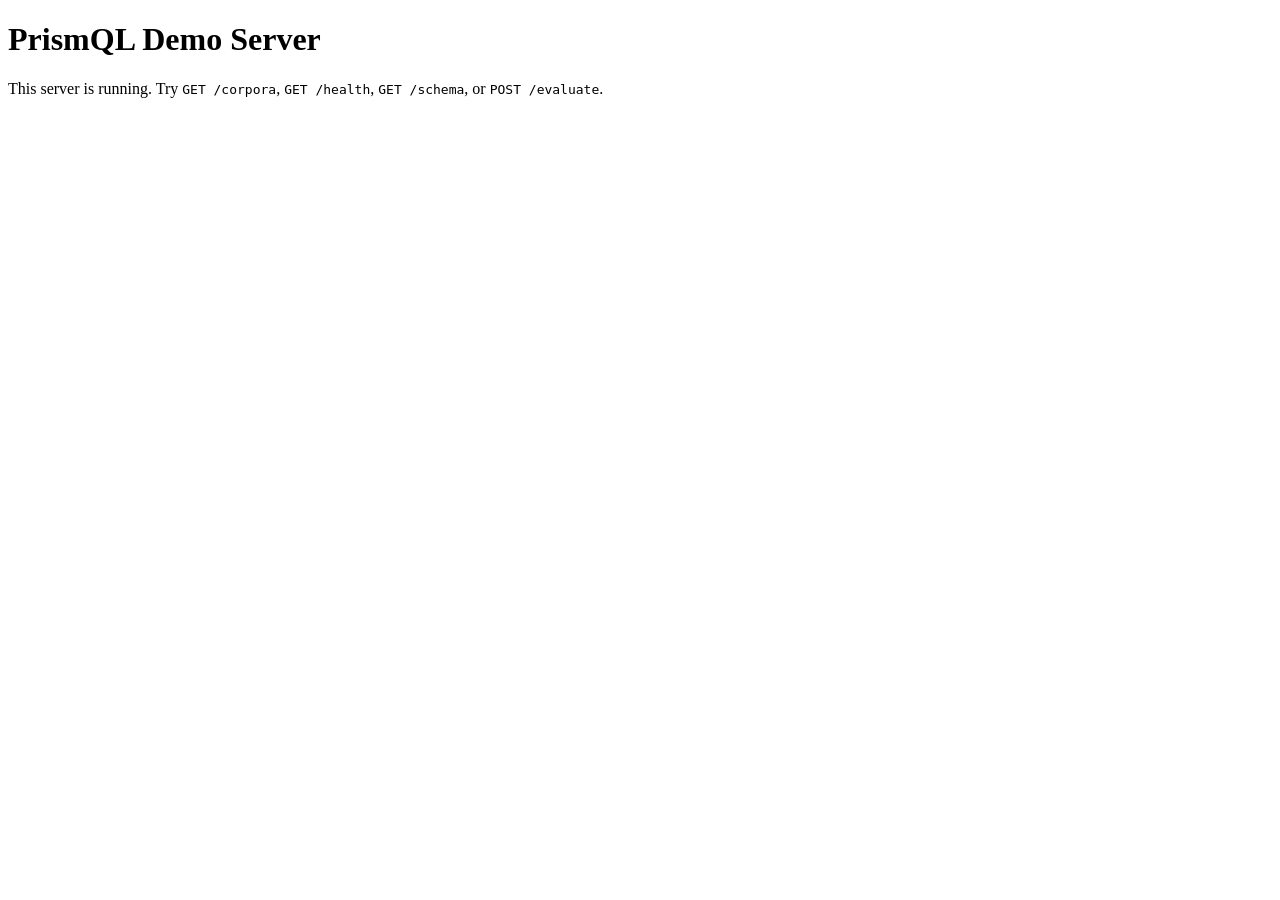
==== demo/web/index.html @ e7c4a4d1 "Demo corpora: FCC situations subset + Chicago 50k slice, multi-corpus demo config Co-Authored-By: Cl" ====
<!doctype html>
<html lang="en">
  <head>
    <meta charset="utf-8" />
    <title>PrismQL Demo Server</title>
  </head>
  <body>
    <h1>PrismQL Demo Server</h1>
    <p>
      This server is running. Try <code>GET /corpora</code>,
      <code>GET /health</code>, <code>GET /schema</code>, or
      <code>POST /evaluate</code>.
    </p>
  </body>
</html>
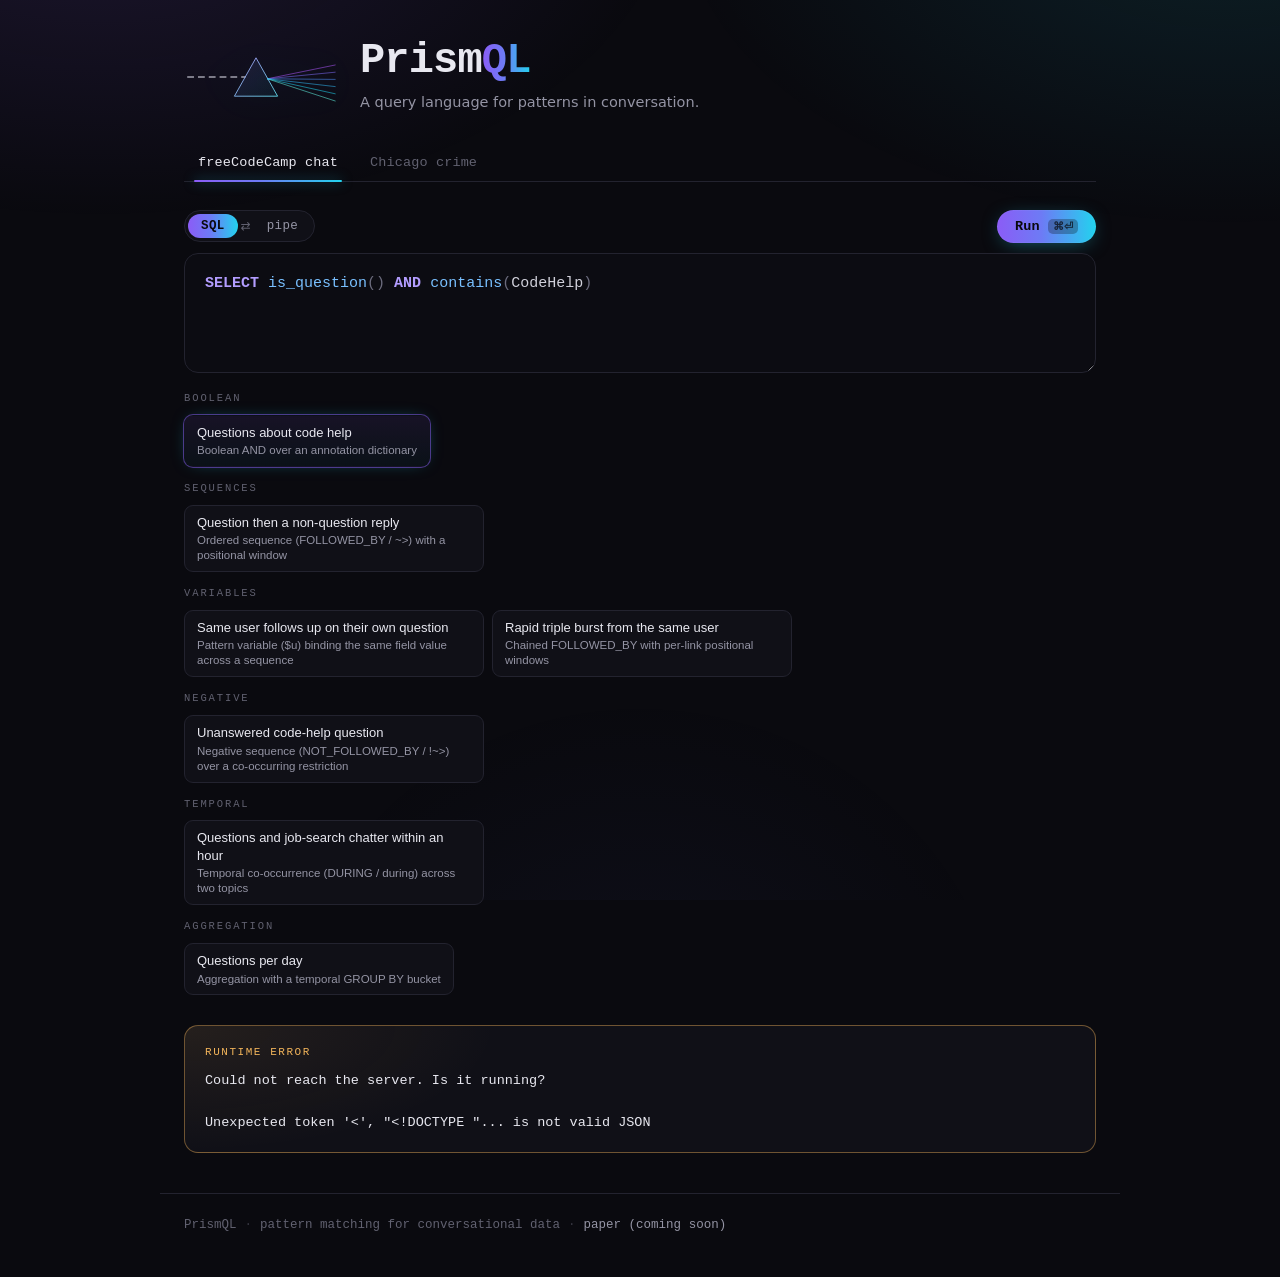
==== commit 6baf842b: "Glowy demo frontend: dual-dialect editor, corpus tabs, spectral results Co-Authored-By: Claude Fable" ====
--- a/demo/web/index.html
+++ b/demo/web/index.html
@@ -2,14 +2,119 @@
 <html lang="en">
   <head>
     <meta charset="utf-8" />
-    <title>PrismQL Demo Server</title>
+    <meta name="viewport" content="width=device-width, initial-scale=1" />
+    <title>PrismQL — pattern matching for conversational data</title>
+    <link rel="stylesheet" href="style.css" />
   </head>
   <body>
-    <h1>PrismQL Demo Server</h1>
-    <p>
-      This server is running. Try <code>GET /corpora</code>,
-      <code>GET /health</code>, <code>GET /schema</code>, or
-      <code>POST /evaluate</code>.
-    </p>
+    <div class="atmosphere" aria-hidden="true"></div>
+
+    <header class="masthead">
+      <div class="masthead-inner">
+        <svg
+          class="prism"
+          viewBox="0 0 260 120"
+          role="img"
+          aria-label="A white beam of light entering a prism and dispersing into a violet-to-cyan spectrum"
+        >
+          <defs>
+            <linearGradient id="triFill" x1="0" y1="0" x2="1" y2="1">
+              <stop offset="0" stop-color="#8b5cf6" stop-opacity="0.14" />
+              <stop offset="1" stop-color="#22d3ee" stop-opacity="0.06" />
+            </linearGradient>
+            <linearGradient id="triEdge" x1="0" y1="0" x2="1" y2="1">
+              <stop offset="0" stop-color="#b39dff" />
+              <stop offset="1" stop-color="#67e8f9" />
+            </linearGradient>
+          </defs>
+
+          <!-- incoming white beam -->
+          <line
+            class="beam-in"
+            x1="6" y1="60" x2="102" y2="60"
+            stroke="#f4f4ff" stroke-width="1.6" stroke-linecap="round"
+          />
+
+          <!-- the prism -->
+          <polygon
+            class="tri"
+            points="120,28 156,92 84,92"
+            fill="url(#triFill)"
+            stroke="url(#triEdge)"
+            stroke-width="1.4"
+            stroke-linejoin="round"
+          />
+
+          <!-- dispersed spectrum -->
+          <g class="fan" stroke-width="1.5" stroke-linecap="round" fill="none">
+            <line class="ray r1" x1="139" y1="63" x2="252" y2="40"  stroke="#a855f7" />
+            <line class="ray r2" x1="139" y1="63" x2="252" y2="52"  stroke="#7c6cf6" />
+            <line class="ray r3" x1="139" y1="63" x2="252" y2="64"  stroke="#4f8ff7" />
+            <line class="ray r4" x1="139" y1="63" x2="252" y2="76"  stroke="#2fb6ee" />
+            <line class="ray r5" x1="139" y1="63" x2="252" y2="88"  stroke="#22d3ee" />
+            <line class="ray r6" x1="139" y1="63" x2="252" y2="100" stroke="#5ff0e0" />
+          </g>
+        </svg>
+
+        <div class="wordmark">
+          <h1>Prism<span>QL</span></h1>
+          <p class="tagline">A query language for patterns in conversation.</p>
+        </div>
+      </div>
+
+      <nav class="corpus-tabs" id="corpus-tabs" aria-label="Corpus"></nav>
+    </header>
+
+    <main class="stage">
+      <section class="console" aria-label="Query console">
+        <div class="console-top">
+          <div
+            class="dialect-toggle"
+            id="dialect-toggle"
+            role="group"
+            aria-label="Query dialect"
+          >
+            <button type="button" data-dialect="classic" class="seg active">SQL</button>
+            <span class="seg-arrow" aria-hidden="true">⇄</span>
+            <button type="button" data-dialect="pipe" class="seg">pipe</button>
+          </div>
+          <div class="console-actions">
+            <span class="latency" id="latency" hidden></span>
+            <button type="button" class="run" id="run">
+              <span class="run-label">Run</span>
+              <kbd>⌘⏎</kbd>
+            </button>
+          </div>
+        </div>
+
+        <div class="editor-wrap" id="editor-wrap">
+          <pre class="editor-highlight" id="highlight" aria-hidden="true"></pre>
+          <textarea
+            id="editor"
+            class="editor"
+            spellcheck="false"
+            autocomplete="off"
+            autocapitalize="off"
+            wrap="soft"
+            aria-label="PrismQL query"
+          ></textarea>
+        </div>
+
+        <div class="examples" id="examples" aria-label="Example queries"></div>
+      </section>
+
+      <section class="results" id="results" aria-live="polite" aria-label="Results"></section>
+    </main>
+
+    <footer class="footer">
+      <span>PrismQL</span>
+      <span class="dot">·</span>
+      <span>pattern matching for conversational data</span>
+      <span class="dot">·</span>
+      <a href="#" class="paper-link">paper (coming soon)</a>
+    </footer>
+
+    <script src="examples.js"></script>
+    <script src="app.js"></script>
   </body>
 </html>
--- a/demo/web/style.css
+++ b/demo/web/style.css
@@ -0,0 +1,826 @@
+/* ============================================================
+   PrismQL demo — spectral, near-black, one gradient accent.
+   Restraint over rave.
+   ============================================================ */
+
+:root {
+  --bg:        #0a0a0f;
+  --bg-raise:  #101017;
+  --bg-raise2: #14141d;
+  --bg-inset:  #0c0c12;
+  --border:    #23232f;
+  --border-2:  #2c2c3a;
+
+  --text:  #e8e8f0;
+  --muted: #9494a4;
+  --faint: #616170;
+
+  --violet: #8b5cf6;
+  --cyan:   #22d3ee;
+  --amber:  #f2b45a;
+  --spectrum: linear-gradient(90deg, #8b5cf6 0%, #6d7bf5 45%, #22d3ee 100%);
+
+  /* syntax token palette — held inside the violet→cyan family */
+  --tk-keyword: #b39dff;
+  --tk-fn:      #79c0ff;
+  --tk-arrow:   #3ae0d0;
+  --tk-var:     #eba6ff;
+  --tk-str:     #8ad9be;
+  --tk-num:     #6fe0c0;
+  --tk-punct:   #6b6b7d;
+  --tk-plain:   #d0d0da;
+
+  --font-sans: system-ui, -apple-system, "Segoe UI", Roboto, Helvetica, Arial, sans-serif;
+  --font-mono: ui-monospace, "SF Mono", SFMono-Regular, Menlo, "Cascadia Code",
+               "JetBrains Mono", "Roboto Mono", monospace;
+
+  --radius: 14px;
+  --radius-sm: 9px;
+}
+
+* { box-sizing: border-box; }
+
+html { -webkit-text-size-adjust: 100%; }
+
+body {
+  margin: 0;
+  min-height: 100vh;
+  background: var(--bg);
+  color: var(--text);
+  font-family: var(--font-sans);
+  font-size: 15px;
+  line-height: 1.5;
+  -webkit-font-smoothing: antialiased;
+  text-rendering: optimizeLegibility;
+}
+
+/* atmosphere: two faint spectral pools bleeding from the top */
+.atmosphere {
+  position: fixed;
+  inset: 0;
+  z-index: 0;
+  pointer-events: none;
+  background:
+    radial-gradient(60rem 34rem at 8% -12%, rgba(139, 92, 246, 0.14), transparent 60%),
+    radial-gradient(56rem 32rem at 96% -10%, rgba(34, 211, 238, 0.11), transparent 62%),
+    radial-gradient(40rem 40rem at 50% 120%, rgba(109, 123, 245, 0.06), transparent 60%);
+}
+
+.masthead,
+.stage,
+.footer { position: relative; z-index: 1; }
+
+/* ------------------------------------------------------------ */
+/* masthead                                                     */
+/* ------------------------------------------------------------ */
+
+.masthead {
+  max-width: 960px;
+  margin: 0 auto;
+  padding: 40px 24px 0;
+}
+
+.masthead-inner {
+  display: flex;
+  align-items: center;
+  gap: 20px;
+  flex-wrap: wrap;
+}
+
+.prism {
+  width: 156px;
+  height: 72px;
+  flex: none;
+  overflow: visible;
+  filter: drop-shadow(0 0 18px rgba(34, 211, 238, 0.15));
+}
+
+.wordmark h1 {
+  margin: 0;
+  font-family: var(--font-mono);
+  font-size: clamp(30px, 5vw, 42px);
+  font-weight: 600;
+  letter-spacing: -0.02em;
+  line-height: 1;
+  color: var(--text);
+}
+.wordmark h1 span {
+  background: var(--spectrum);
+  -webkit-background-clip: text;
+  background-clip: text;
+  color: transparent;
+}
+.tagline {
+  margin: 10px 0 0;
+  color: var(--muted);
+  font-size: 14.5px;
+  max-width: 40ch;
+}
+
+/* prism animation */
+.beam-in {
+  stroke-dasharray: 10 8;
+  animation: beamFlow 2.6s linear infinite;
+}
+.ray { opacity: 0.62; }
+.fan .r1 { animation: shimmer 3.4s ease-in-out infinite;        }
+.fan .r2 { animation: shimmer 3.4s ease-in-out 0.18s infinite;  }
+.fan .r3 { animation: shimmer 3.4s ease-in-out 0.36s infinite;  }
+.fan .r4 { animation: shimmer 3.4s ease-in-out 0.54s infinite;  }
+.fan .r5 { animation: shimmer 3.4s ease-in-out 0.72s infinite;  }
+.fan .r6 { animation: shimmer 3.4s ease-in-out 0.90s infinite;  }
+
+@keyframes beamFlow { to { stroke-dashoffset: -18; } }
+@keyframes shimmer {
+  0%, 100% { opacity: 0.42; }
+  50%      { opacity: 1; }
+}
+
+/* ------------------------------------------------------------ */
+/* corpus tabs                                                  */
+/* ------------------------------------------------------------ */
+
+.corpus-tabs {
+  display: flex;
+  gap: 4px;
+  margin-top: 30px;
+  border-bottom: 1px solid var(--border);
+}
+
+.corpus-tab {
+  appearance: none;
+  border: 0;
+  background: none;
+  color: var(--faint);
+  font-family: var(--font-mono);
+  font-size: 13.5px;
+  letter-spacing: 0.01em;
+  padding: 11px 14px;
+  cursor: pointer;
+  position: relative;
+  transition: color 0.16s ease;
+}
+.corpus-tab:hover { color: var(--muted); }
+.corpus-tab.active { color: var(--text); }
+.corpus-tab.active::after {
+  content: "";
+  position: absolute;
+  left: 10px; right: 10px; bottom: -1px;
+  height: 2px;
+  border-radius: 2px;
+  background: var(--spectrum);
+  box-shadow: 0 0 12px rgba(34, 211, 238, 0.5);
+}
+
+/* ------------------------------------------------------------ */
+/* stage                                                        */
+/* ------------------------------------------------------------ */
+
+.stage {
+  max-width: 960px;
+  margin: 0 auto;
+  padding: 28px 24px 0;
+}
+
+/* ------------------------------------------------------------ */
+/* console                                                      */
+/* ------------------------------------------------------------ */
+
+.console-top {
+  display: flex;
+  align-items: center;
+  justify-content: space-between;
+  gap: 12px;
+  margin-bottom: 10px;
+  flex-wrap: wrap;
+}
+
+/* dialect toggle */
+.dialect-toggle {
+  display: inline-flex;
+  align-items: center;
+  gap: 2px;
+  padding: 3px;
+  background: var(--bg-raise);
+  border: 1px solid var(--border);
+  border-radius: 999px;
+  transition: opacity 0.16s ease;
+}
+.dialect-toggle .seg {
+  appearance: none;
+  border: 0;
+  background: none;
+  color: var(--muted);
+  font-family: var(--font-mono);
+  font-size: 12.5px;
+  letter-spacing: 0.03em;
+  padding: 5px 13px;
+  border-radius: 999px;
+  cursor: pointer;
+  transition: color 0.14s ease, background 0.14s ease;
+}
+.dialect-toggle .seg.active {
+  color: #0a0a0f;
+  background: var(--spectrum);
+  font-weight: 600;
+}
+.dialect-toggle .seg-arrow {
+  color: var(--faint);
+  font-size: 12px;
+  padding: 0 1px;
+}
+.dialect-toggle.disabled {
+  opacity: 0.42;
+  cursor: not-allowed;
+}
+.dialect-toggle.disabled .seg { cursor: not-allowed; }
+
+/* actions */
+.console-actions { display: flex; align-items: center; gap: 12px; }
+
+.latency {
+  font-family: var(--font-mono);
+  font-size: 12px;
+  color: var(--muted);
+  padding: 4px 10px;
+  border: 1px solid var(--border);
+  border-radius: 999px;
+  background: var(--bg-raise);
+  white-space: nowrap;
+}
+.latency b {
+  color: var(--cyan);
+  font-weight: 600;
+}
+
+.run {
+  appearance: none;
+  border: 0;
+  cursor: pointer;
+  display: inline-flex;
+  align-items: center;
+  gap: 8px;
+  padding: 9px 18px;
+  border-radius: 999px;
+  background: var(--spectrum);
+  color: #08080c;
+  font-family: var(--font-mono);
+  font-size: 13.5px;
+  font-weight: 600;
+  letter-spacing: 0.01em;
+  box-shadow: 0 4px 20px -6px rgba(34, 211, 238, 0.5),
+              0 0 0 1px rgba(255, 255, 255, 0.04) inset;
+  transition: transform 0.12s ease, box-shadow 0.16s ease, filter 0.16s ease;
+}
+.run:hover {
+  box-shadow: 0 6px 28px -4px rgba(139, 92, 246, 0.6),
+              0 0 0 1px rgba(255, 255, 255, 0.08) inset;
+  filter: brightness(1.06);
+}
+.run:active { transform: translateY(1px); }
+.run kbd {
+  font-family: var(--font-mono);
+  font-size: 11px;
+  background: rgba(8, 8, 12, 0.28);
+  border-radius: 5px;
+  padding: 1px 5px;
+  color: rgba(8, 8, 12, 0.72);
+}
+.run.busy { pointer-events: none; opacity: 0.72; }
+.run.busy .run-label::after {
+  content: "…";
+}
+
+/* editor overlay */
+.editor-wrap {
+  position: relative;
+  border: 1px solid var(--border);
+  border-radius: var(--radius);
+  background: var(--bg-inset);
+  transition: border-color 0.18s ease, box-shadow 0.18s ease;
+  overflow: hidden;
+}
+.editor-wrap:focus-within {
+  border-color: transparent;
+  box-shadow: 0 0 0 1px rgba(139, 92, 246, 0.55),
+              0 0 26px -6px rgba(34, 211, 238, 0.4),
+              0 0 0 4px rgba(139, 92, 246, 0.08);
+}
+
+.editor,
+.editor-highlight {
+  margin: 0;
+  padding: 18px 20px;
+  font-family: var(--font-mono);
+  font-size: 15px;
+  line-height: 1.65;
+  letter-spacing: 0;
+  tab-size: 2;
+  white-space: pre-wrap;
+  overflow-wrap: break-word;
+  word-break: break-word;
+  border: 0;
+}
+
+.editor-highlight {
+  position: absolute;
+  inset: 0;
+  pointer-events: none;
+  color: var(--tk-plain);
+  overflow: auto;
+  z-index: 1;
+}
+
+.editor {
+  position: relative;
+  display: block;
+  width: 100%;
+  min-height: 118px;
+  resize: vertical;
+  background: transparent;
+  color: transparent;
+  caret-color: var(--cyan);
+  outline: none;
+  z-index: 2;
+}
+.editor::selection { background: rgba(139, 92, 246, 0.32); }
+
+/* token colors */
+.tk-keyword { color: var(--tk-keyword); font-weight: 600; }
+.tk-fn      { color: var(--tk-fn); }
+.tk-arrow   { color: var(--tk-arrow); font-weight: 600; }
+.tk-var     { color: var(--tk-var); font-style: italic; }
+.tk-str     { color: var(--tk-str); }
+.tk-num     { color: var(--tk-num); }
+.tk-punct   { color: var(--tk-punct); }
+
+/* ------------------------------------------------------------ */
+/* example chips                                                */
+/* ------------------------------------------------------------ */
+
+.examples {
+  margin-top: 18px;
+  display: flex;
+  flex-direction: column;
+  gap: 14px;
+}
+.example-group {
+  display: flex;
+  flex-direction: column;
+  gap: 8px;
+}
+.example-caption {
+  font-family: var(--font-mono);
+  font-size: 10.5px;
+  letter-spacing: 0.18em;
+  text-transform: uppercase;
+  color: var(--faint);
+}
+.chip-row {
+  display: flex;
+  flex-wrap: wrap;
+  gap: 8px;
+}
+.chip {
+  appearance: none;
+  cursor: pointer;
+  text-align: left;
+  border: 1px solid var(--border);
+  background: var(--bg-raise);
+  color: var(--text);
+  border-radius: var(--radius-sm);
+  padding: 8px 12px;
+  font-size: 13px;
+  line-height: 1.35;
+  max-width: 300px;
+  transition: border-color 0.14s ease, background 0.14s ease, transform 0.12s ease;
+}
+.chip:hover {
+  border-color: var(--border-2);
+  background: var(--bg-raise2);
+  transform: translateY(-1px);
+}
+.chip.active {
+  border-color: transparent;
+  box-shadow: 0 0 0 1px rgba(139, 92, 246, 0.5),
+              0 0 18px -8px rgba(34, 211, 238, 0.6);
+  background: linear-gradient(180deg, rgba(139, 92, 246, 0.1), rgba(34, 211, 238, 0.04));
+}
+.chip .chip-label { display: block; font-weight: 500; }
+.chip .chip-blurb {
+  display: block;
+  margin-top: 2px;
+  color: var(--muted);
+  font-size: 11.5px;
+  line-height: 1.3;
+}
+
+/* ------------------------------------------------------------ */
+/* results                                                      */
+/* ------------------------------------------------------------ */
+
+.results { margin: 30px 0 12px; }
+
+.results-head {
+  display: flex;
+  align-items: baseline;
+  gap: 10px;
+  margin-bottom: 16px;
+  padding-bottom: 10px;
+  border-bottom: 1px solid var(--border);
+}
+.results-head .rh-kind {
+  font-family: var(--font-mono);
+  font-size: 11px;
+  letter-spacing: 0.14em;
+  text-transform: uppercase;
+  color: var(--cyan);
+}
+.results-head .rh-count { color: var(--muted); font-size: 13px; }
+.results-head .rh-note {
+  margin-left: auto;
+  color: var(--faint);
+  font-size: 12px;
+  font-family: var(--font-mono);
+}
+
+/* match card (both corpora) */
+.match {
+  position: relative;
+  border: 1px solid var(--border);
+  border-radius: var(--radius);
+  background: var(--bg-raise);
+  padding: 16px 18px 16px 20px;
+  margin-bottom: 14px;
+  overflow: hidden;
+}
+.match::before {
+  content: "";
+  position: absolute;
+  left: 0; top: 0; bottom: 0;
+  width: 3px;
+  background: var(--spectrum);
+  opacity: 0.85;
+}
+.match-tag {
+  font-family: var(--font-mono);
+  font-size: 10.5px;
+  letter-spacing: 0.14em;
+  text-transform: uppercase;
+  color: var(--faint);
+  margin-bottom: 12px;
+}
+.match-tag .ids { color: var(--muted); }
+
+/* fcc chat bubbles */
+.msg {
+  position: relative;
+  border: 1px solid rgba(139, 92, 246, 0.35);
+  border-radius: 12px;
+  background: var(--bg-inset);
+  padding: 10px 14px;
+  box-shadow: 0 0 20px -12px rgba(34, 211, 238, 0.5);
+}
+.msg + .msg { margin-top: 10px; }
+.msg-head {
+  display: flex;
+  align-items: baseline;
+  gap: 8px;
+  margin-bottom: 4px;
+}
+.msg-user {
+  font-weight: 600;
+  font-size: 13px;
+  background: var(--spectrum);
+  -webkit-background-clip: text;
+  background-clip: text;
+  color: transparent;
+}
+.msg-topic {
+  font-family: var(--font-mono);
+  font-size: 10px;
+  letter-spacing: 0.06em;
+  text-transform: uppercase;
+  color: var(--faint);
+  border: 1px solid var(--border-2);
+  border-radius: 5px;
+  padding: 1px 5px;
+}
+.msg-time {
+  margin-left: auto;
+  font-family: var(--font-mono);
+  font-size: 11px;
+  color: var(--faint);
+}
+.msg-text {
+  font-size: 14px;
+  color: var(--text);
+  white-space: pre-wrap;
+  overflow-wrap: break-word;
+  word-break: break-word;
+}
+
+/* the arrow between sequenced messages */
+.seq-link {
+  display: flex;
+  align-items: center;
+  gap: 6px;
+  padding: 4px 0 4px 6px;
+  color: var(--tk-arrow);
+  font-family: var(--font-mono);
+  font-size: 12px;
+}
+.seq-link svg { width: 14px; height: 14px; }
+
+/* chicago timeline */
+.timeline {
+  position: relative;
+  padding-left: 22px;
+}
+.timeline::before {
+  content: "";
+  position: absolute;
+  left: 5px; top: 8px; bottom: 8px;
+  width: 2px;
+  background: var(--spectrum);
+  opacity: 0.55;
+  border-radius: 2px;
+}
+.tl-event {
+  position: relative;
+  padding: 4px 0 16px;
+}
+.tl-event:last-child { padding-bottom: 2px; }
+.tl-event::before {
+  content: "";
+  position: absolute;
+  left: -21px; top: 8px;
+  width: 10px; height: 10px;
+  border-radius: 50%;
+  background: var(--bg);
+  border: 2px solid var(--cyan);
+  box-shadow: 0 0 10px -1px rgba(34, 211, 238, 0.7);
+}
+.tl-row {
+  display: flex;
+  align-items: baseline;
+  gap: 10px;
+  flex-wrap: wrap;
+}
+.type-badge {
+  font-family: var(--font-mono);
+  font-size: 11px;
+  letter-spacing: 0.05em;
+  color: var(--tk-keyword);
+  border: 1px solid rgba(139, 92, 246, 0.4);
+  border-radius: 6px;
+  padding: 2px 8px;
+  background: rgba(139, 92, 246, 0.08);
+}
+.tl-time {
+  font-family: var(--font-mono);
+  font-size: 12px;
+  color: var(--muted);
+}
+.tl-key {
+  font-family: var(--font-mono);
+  font-size: 11.5px;
+  color: var(--faint);
+}
+.tl-key::before { content: "key "; color: var(--faint); opacity: 0.6; }
+
+/* aggregate — big number */
+.bignum {
+  border: 1px solid var(--border);
+  border-radius: var(--radius);
+  background:
+    radial-gradient(30rem 12rem at 20% 0%, rgba(139, 92, 246, 0.1), transparent 70%),
+    var(--bg-raise);
+  padding: 34px 30px;
+  text-align: center;
+}
+.bignum .value {
+  font-family: var(--font-mono);
+  font-size: clamp(48px, 11vw, 84px);
+  font-weight: 600;
+  line-height: 1;
+  letter-spacing: -0.02em;
+  background: var(--spectrum);
+  -webkit-background-clip: text;
+  background-clip: text;
+  color: transparent;
+}
+.bignum .caption {
+  margin-top: 14px;
+  font-family: var(--font-mono);
+  font-size: 12.5px;
+  letter-spacing: 0.06em;
+  text-transform: uppercase;
+  color: var(--muted);
+}
+
+/* aggregate / grouped — bar list */
+.bars {
+  border: 1px solid var(--border);
+  border-radius: var(--radius);
+  background: var(--bg-raise);
+  padding: 8px 4px;
+  max-height: 460px;
+  overflow-y: auto;
+}
+.bar {
+  display: grid;
+  grid-template-columns: minmax(90px, 1fr) 2.2fr auto;
+  align-items: center;
+  gap: 12px;
+  padding: 7px 16px;
+}
+.bar-label {
+  font-family: var(--font-mono);
+  font-size: 12.5px;
+  color: var(--text);
+  white-space: nowrap;
+  overflow: hidden;
+  text-overflow: ellipsis;
+}
+.bar-track {
+  height: 8px;
+  border-radius: 999px;
+  background: rgba(255, 255, 255, 0.04);
+  overflow: hidden;
+}
+.bar-fill {
+  height: 100%;
+  border-radius: 999px;
+  background: var(--spectrum);
+  box-shadow: 0 0 10px -3px rgba(34, 211, 238, 0.6);
+  min-width: 3px;
+}
+.bar-value {
+  font-family: var(--font-mono);
+  font-size: 12.5px;
+  color: var(--muted);
+  text-align: right;
+  font-variant-numeric: tabular-nums;
+}
+
+.grouped-meta {
+  margin-bottom: 12px;
+  color: var(--muted);
+  font-size: 13px;
+}
+.grouped-meta code {
+  font-family: var(--font-mono);
+  color: var(--tk-fn);
+  background: var(--bg-inset);
+  padding: 1px 6px;
+  border-radius: 5px;
+}
+
+/* named labels legend */
+.labels-legend {
+  display: flex;
+  gap: 8px;
+  flex-wrap: wrap;
+  margin-bottom: 14px;
+}
+.labels-legend .lbl {
+  font-family: var(--font-mono);
+  font-size: 11.5px;
+  color: var(--muted);
+  border: 1px solid var(--border);
+  border-radius: 6px;
+  padding: 2px 9px;
+  background: var(--bg-raise);
+}
+.labels-legend .lbl b {
+  color: var(--tk-fn);
+  font-weight: 600;
+}
+
+/* empty + error states */
+.empty {
+  text-align: center;
+  padding: 46px 20px;
+  border: 1px dashed var(--border-2);
+  border-radius: var(--radius);
+  color: var(--muted);
+}
+.empty .glyph {
+  font-size: 26px;
+  opacity: 0.6;
+  margin-bottom: 10px;
+}
+.empty .headline { color: var(--text); font-size: 15px; margin-bottom: 4px; }
+.empty .sub { font-size: 13px; color: var(--faint); }
+
+.error-panel {
+  border: 1px solid rgba(242, 180, 90, 0.42);
+  border-radius: var(--radius);
+  background:
+    radial-gradient(30rem 12rem at 0% 0%, rgba(242, 180, 90, 0.09), transparent 65%),
+    var(--bg-raise);
+  padding: 18px 20px;
+}
+.error-panel .err-head {
+  display: flex;
+  align-items: center;
+  gap: 8px;
+  font-family: var(--font-mono);
+  font-size: 11px;
+  letter-spacing: 0.14em;
+  text-transform: uppercase;
+  color: var(--amber);
+  margin-bottom: 10px;
+}
+.error-panel .err-head .loc {
+  margin-left: auto;
+  color: var(--faint);
+  letter-spacing: 0.04em;
+}
+.error-panel .err-msg {
+  font-family: var(--font-mono);
+  font-size: 13.5px;
+  line-height: 1.55;
+  color: var(--text);
+  white-space: pre-wrap;
+  overflow-wrap: break-word;
+  word-break: break-word;
+}
+.error-frame {
+  margin-top: 14px;
+  padding: 12px 14px;
+  border-radius: var(--radius-sm);
+  background: var(--bg-inset);
+  border: 1px solid var(--border);
+  font-family: var(--font-mono);
+  font-size: 13px;
+  line-height: 1.5;
+  overflow-x: auto;
+}
+.error-frame .frame-q { color: var(--tk-plain); white-space: pre; }
+.error-frame .frame-caret { color: var(--amber); white-space: pre; }
+
+/* ------------------------------------------------------------ */
+/* footer                                                       */
+/* ------------------------------------------------------------ */
+
+.footer {
+  max-width: 960px;
+  margin: 40px auto 0;
+  padding: 22px 24px 40px;
+  border-top: 1px solid var(--border);
+  display: flex;
+  gap: 8px;
+  flex-wrap: wrap;
+  align-items: center;
+  color: var(--faint);
+  font-size: 12.5px;
+  font-family: var(--font-mono);
+}
+.footer .dot { opacity: 0.5; }
+.footer .paper-link {
+  color: var(--muted);
+  text-decoration: none;
+  border-bottom: 1px solid transparent;
+  transition: color 0.14s ease, border-color 0.14s ease;
+}
+.footer .paper-link:hover {
+  color: var(--cyan);
+  border-color: rgba(34, 211, 238, 0.5);
+}
+
+/* fade-in for freshly rendered results */
+.fade-in { animation: fadeIn 0.28s ease both; }
+@keyframes fadeIn {
+  from { opacity: 0; transform: translateY(6px); }
+  to   { opacity: 1; transform: none; }
+}
+
+/* ------------------------------------------------------------ */
+/* reduced motion                                               */
+/* ------------------------------------------------------------ */
+
+@media (prefers-reduced-motion: reduce) {
+  *,
+  *::before,
+  *::after {
+    animation-duration: 0.001ms !important;
+    animation-iteration-count: 1 !important;
+    transition-duration: 0.001ms !important;
+  }
+  .ray { opacity: 0.72; }
+  .beam-in { stroke-dasharray: none; }
+}
+
+/* ------------------------------------------------------------ */
+/* small screens                                                */
+/* ------------------------------------------------------------ */
+
+@media (max-width: 560px) {
+  .masthead { padding-top: 28px; }
+  .prism { width: 128px; height: 60px; }
+  .console-top { align-items: stretch; }
+  .bar { grid-template-columns: minmax(74px, 1fr) 1.6fr auto; gap: 8px; }
+  .chip { max-width: 100%; }
+}
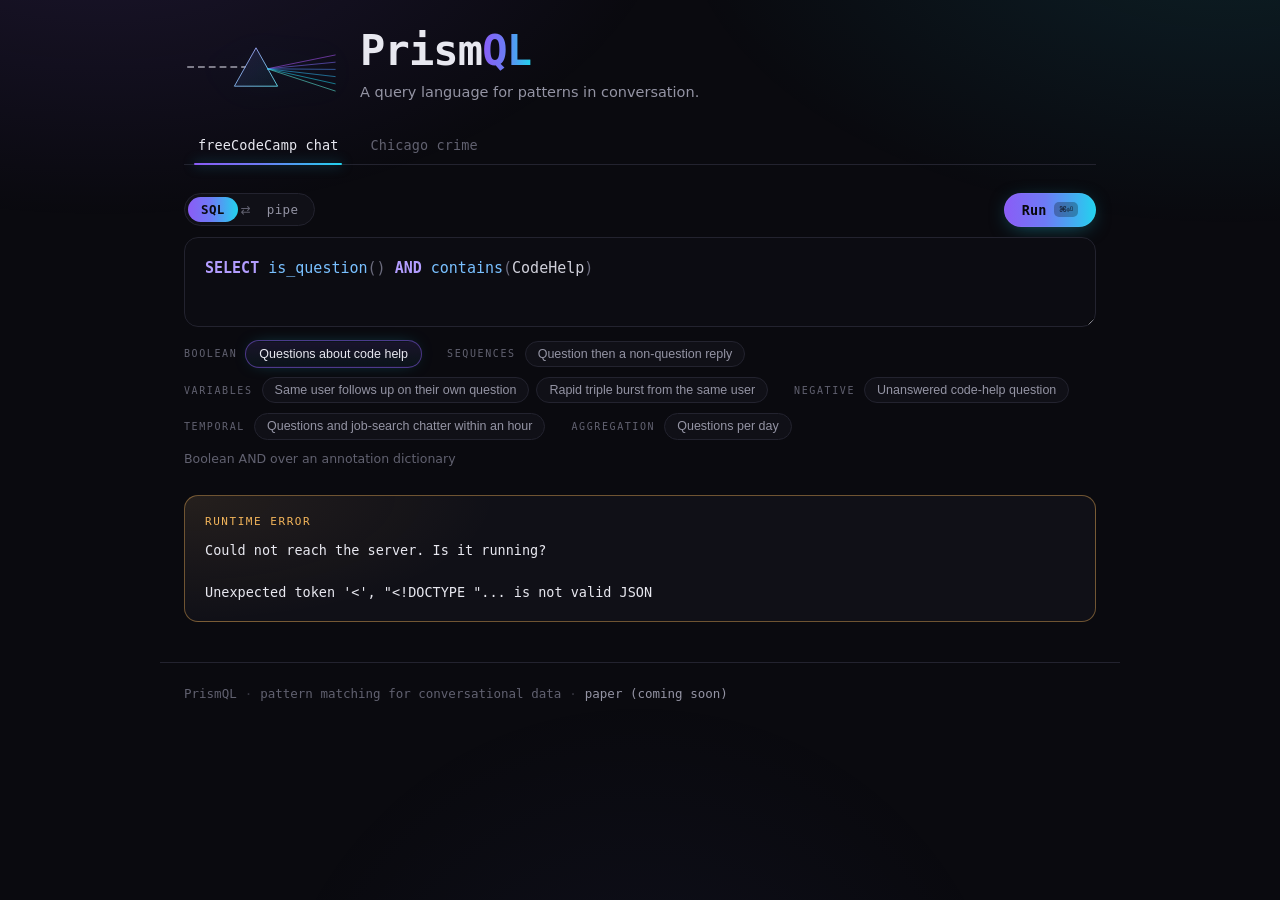
==== commit e2ce161c: "Demo layout pass: chip cloud, flat bubbles, tighter rhythm Examples collapse from six stacked catego" ====
--- a/demo/web/index.html
+++ b/demo/web/index.html
@@ -101,6 +101,7 @@
         </div>
 
         <div class="examples" id="examples" aria-label="Example queries"></div>
+        <div class="example-blurb" id="example-blurb" aria-live="polite"></div>
       </section>
 
       <section class="results" id="results" aria-live="polite" aria-label="Results"></section>
--- a/demo/web/style.css
+++ b/demo/web/style.css
@@ -77,7 +77,7 @@
 .masthead {
   max-width: 960px;
   margin: 0 auto;
-  padding: 40px 24px 0;
+  padding: 30px 24px 0;
 }
 
 .masthead-inner {
@@ -143,7 +143,7 @@
 .corpus-tabs {
   display: flex;
   gap: 4px;
-  margin-top: 30px;
+  margin-top: 22px;
   border-bottom: 1px solid var(--border);
 }
 
@@ -335,7 +335,7 @@
   position: relative;
   display: block;
   width: 100%;
-  min-height: 118px;
+  min-height: 88px;
   resize: vertical;
   background: transparent;
   color: transparent;
@@ -358,68 +358,68 @@
 /* example chips                                                */
 /* ------------------------------------------------------------ */
 
+/* One flowing cloud of pills. Tight gaps inside a category group,
+   generous gaps between groups — rhythm instead of a stack. */
 .examples {
-  margin-top: 18px;
-  display: flex;
-  flex-direction: column;
-  gap: 14px;
+  margin-top: 14px;
+  display: flex;
+  flex-wrap: wrap;
+  align-items: center;
+  row-gap: 10px;
+  column-gap: 26px;
 }
 .example-group {
-  display: flex;
-  flex-direction: column;
-  gap: 8px;
+  display: inline-flex;
+  flex-wrap: wrap;
+  align-items: center;
+  gap: 7px;
 }
 .example-caption {
   font-family: var(--font-mono);
-  font-size: 10.5px;
-  letter-spacing: 0.18em;
+  font-size: 10px;
+  letter-spacing: 0.16em;
   text-transform: uppercase;
   color: var(--faint);
-}
-.chip-row {
-  display: flex;
-  flex-wrap: wrap;
-  gap: 8px;
+  white-space: nowrap;
+  margin-right: 2px;
 }
 .chip {
   appearance: none;
   cursor: pointer;
-  text-align: left;
   border: 1px solid var(--border);
   background: var(--bg-raise);
-  color: var(--text);
-  border-radius: var(--radius-sm);
-  padding: 8px 12px;
-  font-size: 13px;
-  line-height: 1.35;
-  max-width: 300px;
-  transition: border-color 0.14s ease, background 0.14s ease, transform 0.12s ease;
+  color: var(--muted);
+  border-radius: 999px;
+  padding: 4px 12px;
+  font-size: 12.5px;
+  line-height: 1.3;
+  white-space: nowrap;
+  transition: border-color 0.14s ease, background 0.14s ease, color 0.14s ease;
 }
 .chip:hover {
   border-color: var(--border-2);
   background: var(--bg-raise2);
-  transform: translateY(-1px);
+  color: var(--text);
 }
 .chip.active {
   border-color: transparent;
+  color: var(--text);
   box-shadow: 0 0 0 1px rgba(139, 92, 246, 0.5),
               0 0 18px -8px rgba(34, 211, 238, 0.6);
-  background: linear-gradient(180deg, rgba(139, 92, 246, 0.1), rgba(34, 211, 238, 0.04));
-}
-.chip .chip-label { display: block; font-weight: 500; }
-.chip .chip-blurb {
-  display: block;
-  margin-top: 2px;
-  color: var(--muted);
-  font-size: 11.5px;
-  line-height: 1.3;
+  background: linear-gradient(180deg, rgba(139, 92, 246, 0.12), rgba(34, 211, 238, 0.05));
+}
+.example-blurb {
+  margin-top: 10px;
+  min-height: 19px;
+  font-size: 12.5px;
+  color: var(--faint);
 }
 
 /* ------------------------------------------------------------ */
 /* results                                                      */
 /* ------------------------------------------------------------ */
 
-.results { margin: 30px 0 12px; }
+.results { margin: 26px 0 12px; }
 
 .results-head {
   display: flex;
@@ -472,16 +472,17 @@
 }
 .match-tag .ids { color: var(--muted); }
 
-/* fcc chat bubbles */
+/* fcc chat bubbles — flat rows inside the match card (the card carries
+   the border + spectral accent; bubbles don't compete with it) */
 .msg {
   position: relative;
-  border: 1px solid rgba(139, 92, 246, 0.35);
-  border-radius: 12px;
+  border: 1px solid transparent;
+  border-radius: 10px;
   background: var(--bg-inset);
-  padding: 10px 14px;
-  box-shadow: 0 0 20px -12px rgba(34, 211, 238, 0.5);
-}
-.msg + .msg { margin-top: 10px; }
+  padding: 9px 13px;
+}
+.msg:hover { border-color: var(--border-2); }
+.msg + .msg { margin-top: 8px; }
 .msg-head {
   display: flex;
   align-items: baseline;
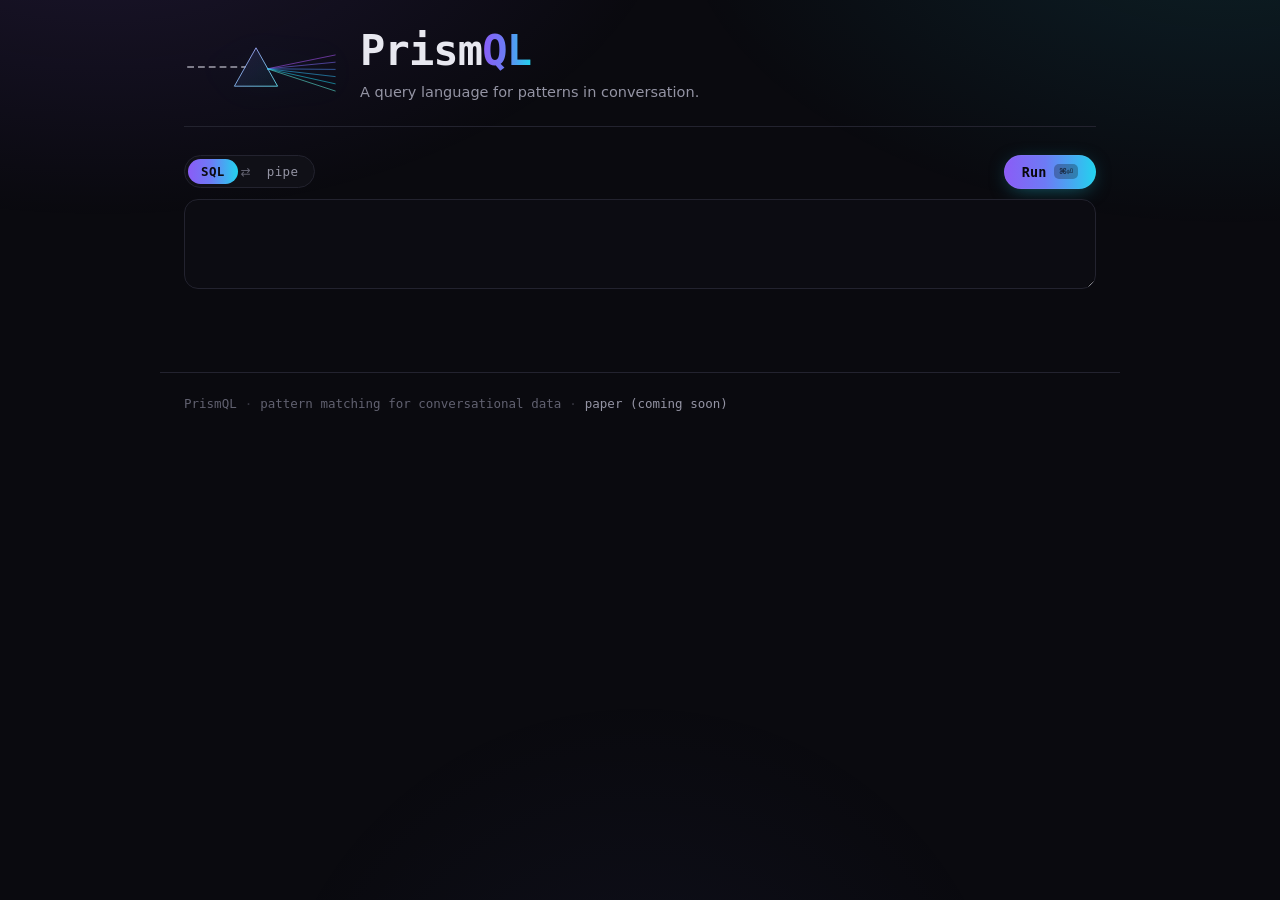
==== commit a68991e1: "The board: a live journal of every request the server answers, with an editor /board/ ships with the" ====
--- a/demo/web/index.html
+++ b/demo/web/index.html
@@ -115,6 +115,7 @@
       <a href="#" class="paper-link">paper (coming soon)</a>
     </footer>
 
+    <script src="/board/prismql-lexer.js"></script>
     <script src="examples.js"></script>
     <script src="app.js"></script>
   </body>
